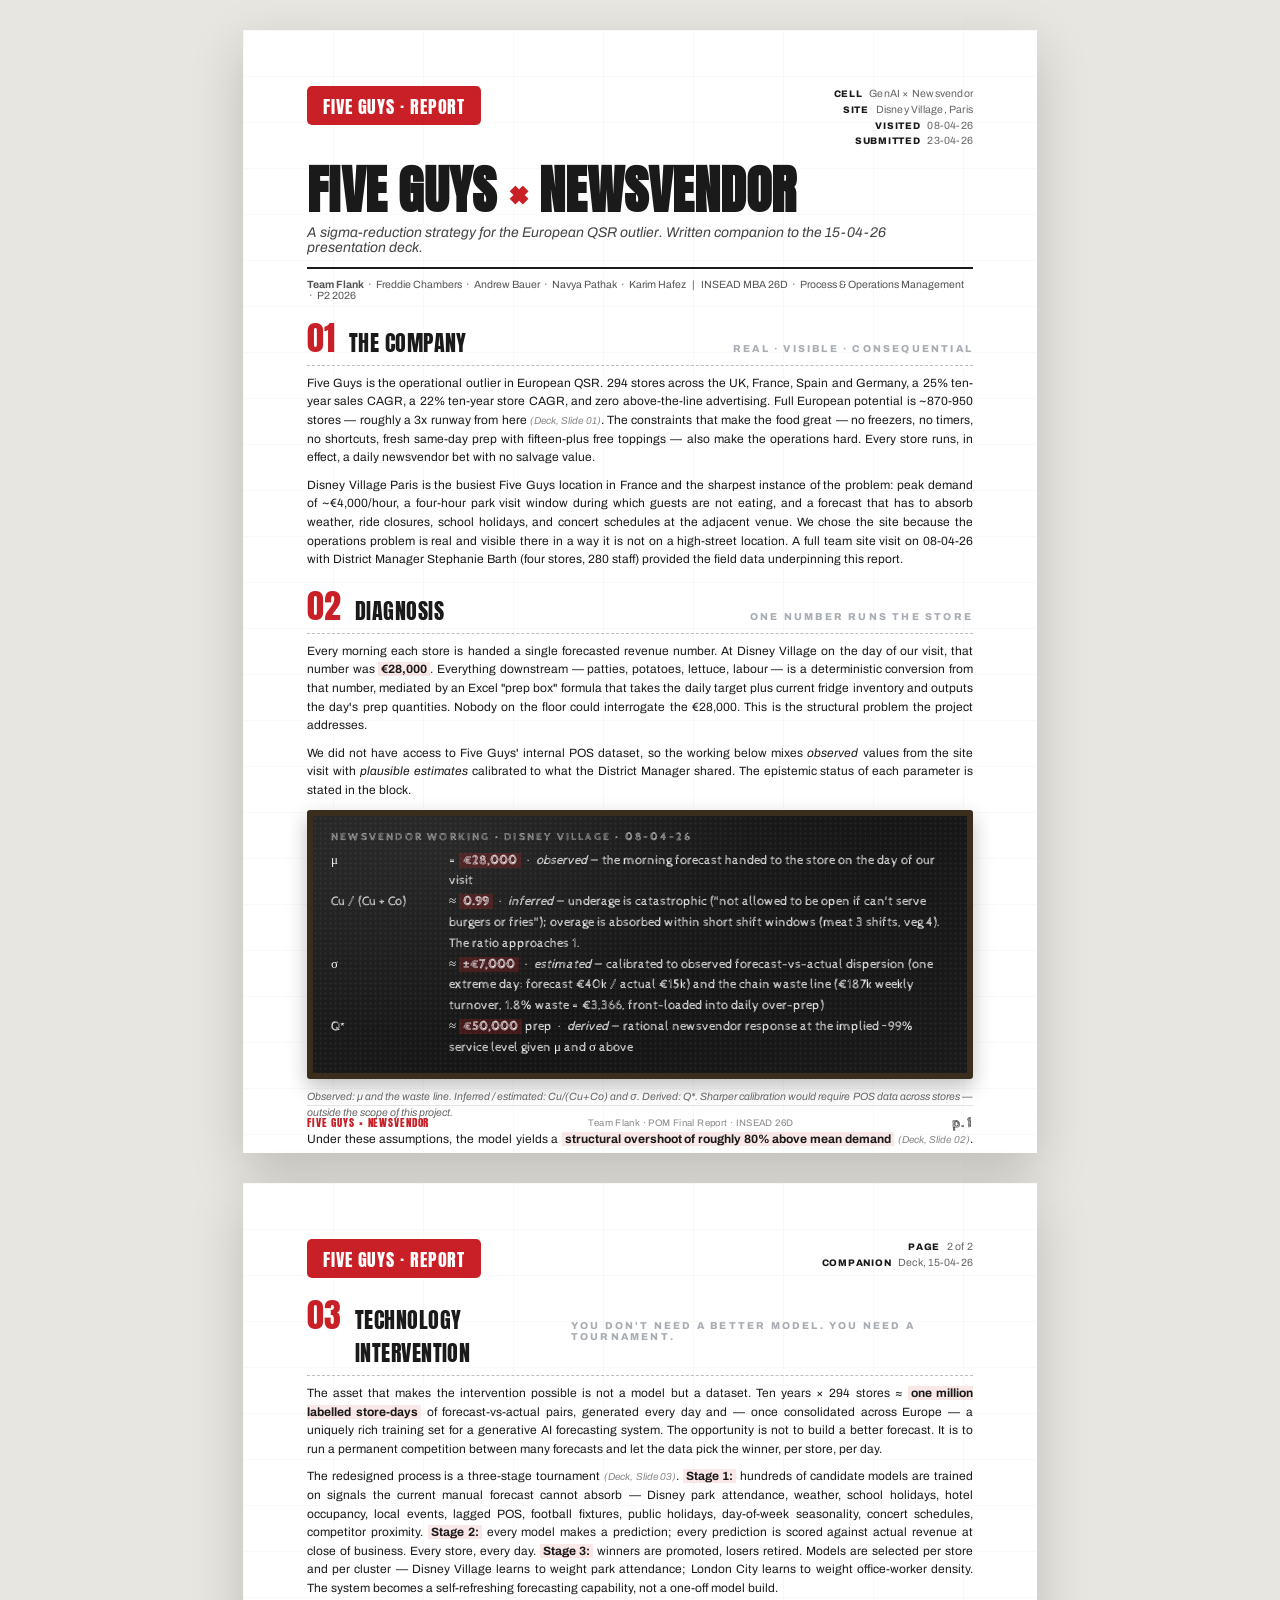
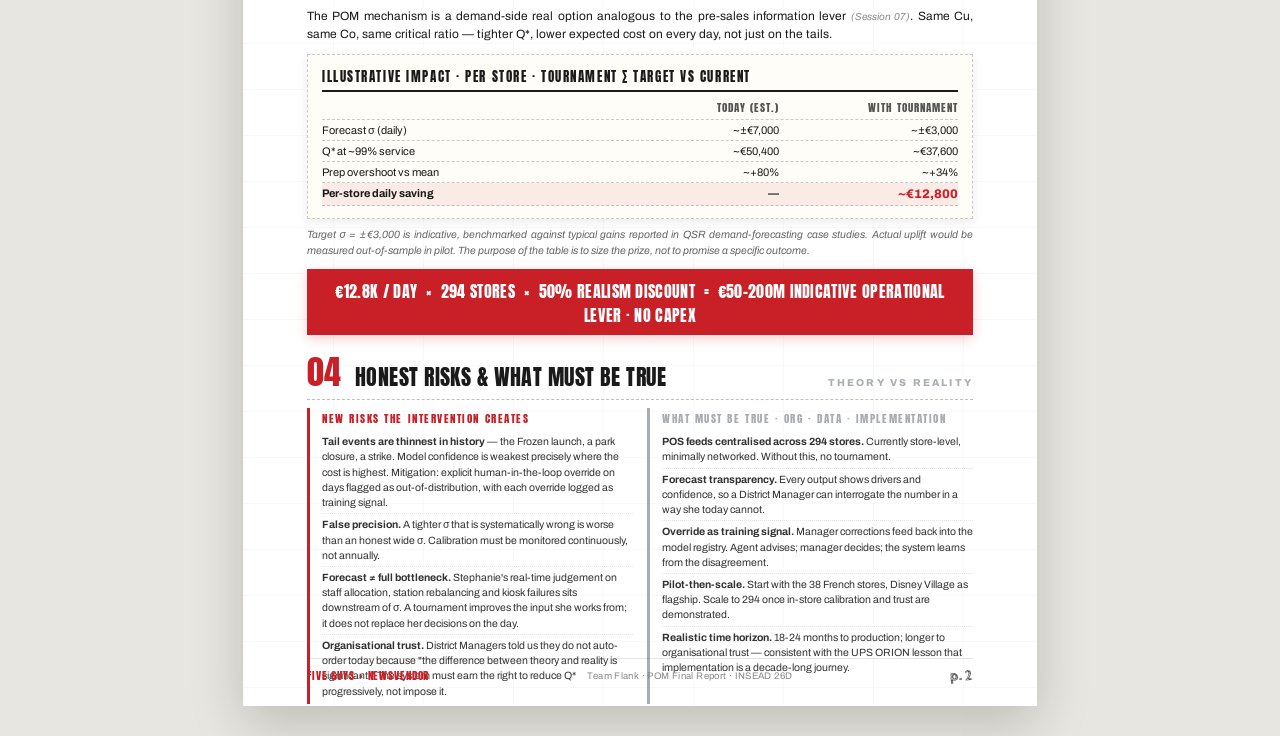
==== report.html @ fee36eea "add written report companion to the POM deck Two-page portrait A4 report reusing the deck's brand sy" ====
<!DOCTYPE html>
<html lang="en">
<head>
<meta charset="UTF-8">
<title>Five Guys × Newsvendor — Written Report — INSEAD POM</title>
<link rel="preconnect" href="https://fonts.googleapis.com">
<link rel="preconnect" href="https://fonts.gstatic.com" crossorigin>
<link href="https://fonts.googleapis.com/css2?family=Anton&family=Archivo:ital,wght@0,400;0,600;0,800;1,400&family=Cabin+Sketch:wght@400;700&family=Permanent+Marker&display=swap" rel="stylesheet">
<link rel="stylesheet" href="style.css">
<style>
/* ============================================================
   REPORT-SPECIFIC STYLES
   Portrait A4 pages, same brand tokens as the deck.
============================================================ */
html, body {
  background: #e8e6e0;
  scroll-snap-type: none;
}

.page {
  position: relative;
  width: 794px;          /* A4 at 96dpi */
  height: 1123px;
  margin: 30px auto;
  background: var(--white);
  padding: 56px 64px 70px;
  box-shadow: 0 18px 50px rgba(0,0,0,0.18);
  overflow: hidden;
  font-family: 'Archivo', sans-serif;
  color: var(--ink);
}

/* subway-tile grout texture reused from slides */
.page::before {
  content: "";
  position: absolute;
  inset: 0;
  background-image:
    linear-gradient(to right, rgba(0,0,0,0.022) 1px, transparent 1px),
    linear-gradient(to bottom, rgba(0,0,0,0.022) 1px, transparent 1px);
  background-size: 90px 46px;
  pointer-events: none;
  z-index: 0;
}
.page > * { position: relative; z-index: 1; }

/* Report header block */
.report-head {
  display: flex;
  justify-content: space-between;
  align-items: flex-start;
  margin-bottom: 18px;
}
.report-brand-pill {
  background: var(--red);
  color: var(--white);
  font-family: 'Anton', sans-serif;
  font-size: 18px;
  padding: 7px 16px 5px;
  letter-spacing: 0.05em;
  border-radius: 5px;
  display: inline-block;
}
.report-meta {
  font-family: 'Archivo', sans-serif;
  font-size: 10.5px;
  color: #666;
  text-align: right;
  line-height: 1.45;
  letter-spacing: 0.02em;
}
.report-meta .meta-label {
  font-weight: 800;
  color: var(--chalk);
  letter-spacing: 0.08em;
  text-transform: uppercase;
  font-size: 9.5px;
}

.report-title {
  font-family: 'Anton', sans-serif;
  font-size: 52px;
  line-height: 0.92;
  color: var(--chalk);
  margin-top: 4px;
  letter-spacing: 0.005em;
}
.report-title .red { color: var(--red); }

.report-sub {
  font-family: 'Archivo', sans-serif;
  font-size: 14px;
  font-style: italic;
  color: #444;
  margin-top: 10px;
  max-width: 620px;
}

.report-byline {
  font-family: 'Archivo', sans-serif;
  font-size: 10.5px;
  color: #555;
  margin-top: 12px;
  padding-top: 10px;
  border-top: 2px solid var(--chalk);
}

/* Section eyebrow / numbered step */
.step-header {
  display: flex;
  align-items: baseline;
  gap: 14px;
  margin-top: 22px;
  margin-bottom: 8px;
  padding-bottom: 6px;
  border-bottom: 1px dashed rgba(0,0,0,0.25);
}
.step-number {
  font-family: 'Anton', sans-serif;
  font-size: 34px;
  color: var(--red);
  line-height: 0.9;
}
.step-title {
  font-family: 'Anton', sans-serif;
  font-size: 22px;
  color: var(--chalk);
  letter-spacing: 0.02em;
  text-transform: uppercase;
}
.step-kicker {
  font-family: 'Archivo', sans-serif;
  font-size: 10px;
  font-weight: 800;
  letter-spacing: 0.22em;
  color: var(--steel);
  text-transform: uppercase;
  margin-left: auto;
}

.report-body p {
  font-family: 'Archivo', sans-serif;
  font-size: 12px;
  line-height: 1.55;
  color: var(--ink);
  margin-bottom: 9px;
  text-align: justify;
}
.report-body p strong {
  background: rgba(201,32,39,0.1);
  padding: 0 3px;
  font-weight: 700;
}
.report-body .deck-ref {
  font-family: 'Archivo', sans-serif;
  font-size: 10px;
  font-style: italic;
  color: #888;
}

/* Chalkboard working — inline version */
.chalk-inline {
  background:
    radial-gradient(ellipse at 20% 10%, rgba(255,255,255,0.06), transparent 60%),
    linear-gradient(135deg, #1f1f1f 0%, #151515 50%, #1a1a1a 100%);
  color: var(--white);
  padding: 14px 18px;
  margin: 10px 0 12px;
  border: 6px solid #3a2d1c;
  border-radius: 3px;
  box-shadow: 0 8px 20px rgba(0,0,0,0.25);
  position: relative;
}
.chalk-inline::before {
  content: "";
  position: absolute;
  inset: 0;
  background-image:
    radial-gradient(rgba(255,255,255,0.08) 1px, transparent 1.2px);
  background-size: 5px 5px;
  pointer-events: none;
  opacity: 0.6;
  mix-blend-mode: screen;
}
.chalk-inline > * { position: relative; z-index: 1; }
.chalk-label-inline {
  font-family: 'Cabin Sketch', cursive;
  font-weight: 700;
  font-size: 11px;
  color: #cfcfcf;
  letter-spacing: 0.2em;
  text-transform: uppercase;
  margin-bottom: 8px;
}
.chalk-row {
  font-family: 'Cabin Sketch', cursive;
  font-size: 13px;
  color: #f4f4f4;
  line-height: 1.6;
  display: grid;
  grid-template-columns: 110px 1fr;
  gap: 8px;
}
.chalk-row strong {
  color: #fff;
  background: rgba(201,32,39,0.25);
  padding: 0 4px;
}

/* Kraft pull-quote (Stephanie's voice) */
.kraft-quote {
  background:
    radial-gradient(circle at 20% 30%, rgba(80,50,20,0.18) 0%, transparent 40%),
    radial-gradient(circle at 80% 70%, rgba(255,230,180,0.15) 0%, transparent 45%),
    repeating-linear-gradient(97deg, rgba(255,255,255,0.04) 0px, rgba(255,255,255,0.04) 1px, transparent 1px, transparent 3px),
    var(--kraft);
  color: var(--chalk);
  padding: 14px 18px 16px;
  margin: 10px 0 12px;
  font-family: 'Archivo', sans-serif;
  font-size: 11.5px;
  line-height: 1.45;
  box-shadow: 0 6px 14px rgba(0,0,0,0.18);
  transform: rotate(-0.3deg);
  position: relative;
}
.kraft-quote::after {
  content: "";
  position: absolute;
  left: 0; right: 0; bottom: -8px;
  height: 10px;
  background:
    linear-gradient(135deg, var(--kraft) 5px, transparent 5px) 0 0 / 10px 10px,
    linear-gradient(225deg, var(--kraft) 5px, transparent 5px) 0 0 / 10px 10px;
}
.kraft-quote-label {
  font-family: 'Anton', sans-serif;
  font-size: 13px;
  letter-spacing: 0.08em;
  border-bottom: 1px dashed rgba(0,0,0,0.4);
  padding-bottom: 4px;
  margin-bottom: 6px;
  text-transform: uppercase;
}

/* Impact table reused from deck, scaled */
.report-impact {
  background: #fefdf7;
  padding: 12px 14px;
  margin: 10px 0 12px;
  border: 1px dashed rgba(0,0,0,0.2);
  box-shadow: 0 3px 10px rgba(0,0,0,0.08);
}
.report-impact-head {
  font-family: 'Anton', sans-serif;
  font-size: 13px;
  letter-spacing: 0.12em;
  color: var(--chalk);
  padding-bottom: 4px;
  border-bottom: 2px solid var(--chalk);
  margin-bottom: 4px;
  text-transform: uppercase;
}
.ri-row {
  display: grid;
  grid-template-columns: 1.5fr 0.8fr 0.9fr;
  font-family: 'Archivo', sans-serif;
  font-size: 11px;
  padding: 4px 0;
  border-bottom: 1px dashed rgba(0,0,0,0.2);
  color: var(--chalk);
}
.ri-row.ri-header span {
  font-family: 'Anton', sans-serif;
  font-size: 10.5px;
  letter-spacing: 0.1em;
  color: #555;
  text-transform: uppercase;
}
.ri-row span:nth-child(2),
.ri-row span:nth-child(3) { text-align: right; }
.ri-row.ri-emph {
  background: rgba(201,32,39,0.08);
  font-weight: 700;
}
.ri-row.ri-emph span:nth-child(3) {
  color: var(--red);
  font-size: 12.5px;
  font-weight: 800;
}

/* Red-pill mini-headline for the punchline */
.report-punchline {
  background: var(--red);
  color: var(--white);
  font-family: 'Anton', sans-serif;
  font-size: 16px;
  letter-spacing: 0.02em;
  padding: 10px 18px 8px;
  margin: 10px 0 14px;
  text-align: center;
  box-shadow: 0 4px 12px rgba(201,32,39,0.2);
}

/* Risk / requirements two-up */
.twoup {
  display: grid;
  grid-template-columns: 1fr 1fr;
  gap: 14px;
  margin-top: 8px;
}
.twoup-block {
  border-left: 3px solid var(--steel);
  padding: 2px 0 2px 12px;
}
.twoup-block.emph {
  border-left-color: var(--red);
}
.twoup-label {
  font-family: 'Anton', sans-serif;
  font-size: 11px;
  letter-spacing: 0.14em;
  color: var(--steel);
  text-transform: uppercase;
  margin-bottom: 4px;
}
.twoup-block.emph .twoup-label { color: var(--red); }
.twoup-block p, .twoup-block li {
  font-family: 'Archivo', sans-serif;
  font-size: 10.5px;
  line-height: 1.45;
  color: #333;
}
.twoup-block ul {
  list-style: none;
  padding: 0;
  margin: 0;
}
.twoup-block li {
  padding: 3px 0;
  border-bottom: 1px dotted rgba(0,0,0,0.1);
}
.twoup-block li:last-child { border-bottom: none; }

/* Page footer */
.page-foot {
  position: absolute;
  left: 64px;
  right: 64px;
  bottom: 22px;
  display: flex;
  justify-content: space-between;
  align-items: center;
  font-family: 'Archivo', sans-serif;
  font-size: 9.5px;
  color: #888;
  letter-spacing: 0.04em;
  border-top: 1px solid rgba(0,0,0,0.1);
  padding-top: 8px;
}
.page-foot .foot-mark {
  font-family: 'Anton', sans-serif;
  font-size: 11px;
  color: var(--red);
  letter-spacing: 0.08em;
}
.page-num {
  font-family: 'Cabin Sketch', cursive;
  font-weight: 700;
  font-size: 14px;
  color: var(--chalk);
  transform: rotate(-2deg);
  display: inline-block;
}

/* Sharpie callout reused */
.sharpie-mini {
  display: inline-block;
  background:
    linear-gradient(180deg, rgba(255,255,255,0.4), transparent 30%),
    #fdf9e8;
  font-family: 'Permanent Marker', cursive;
  color: #1a1a1a;
  padding: 6px 12px 7px;
  transform: rotate(-1deg);
  box-shadow: 0 4px 10px rgba(0,0,0,0.15);
  font-size: 12px;
  margin: 6px 0 8px;
}

/* Print — A4 portrait, exact colours */
@media print {
  html, body { background: #fff; }
  .page {
    margin: 0 auto;
    box-shadow: none;
    page-break-after: always;
    width: 210mm;
    height: 297mm;
    padding: 14mm 16mm 18mm;
  }
  .page:last-child { page-break-after: auto; }
  * { -webkit-print-color-adjust: exact; print-color-adjust: exact; }
}

@page {
  size: A4 portrait;
  margin: 0;
}
</style>
</head>
<body>

<!-- ============================================================
     PAGE 1 — STEP 1 + STEP 2
     ============================================================ -->
<section class="page">
  <header class="report-head">
    <div>
      <div class="report-brand-pill">FIVE GUYS · REPORT</div>
    </div>
    <div class="report-meta">
      <div><span class="meta-label">Cell</span> &nbsp; GenAI × Newsvendor</div>
      <div><span class="meta-label">Site</span> &nbsp; Disney Village, Paris</div>
      <div><span class="meta-label">Visited</span> &nbsp; 08-04-26</div>
      <div><span class="meta-label">Submitted</span> &nbsp; 23-04-26</div>
    </div>
  </header>

  <h1 class="report-title">FIVE GUYS <span class="red">×</span> NEWSVENDOR</h1>
  <p class="report-sub">A sigma-reduction strategy for the European QSR outlier. Written companion to the 15-04-26 presentation deck.</p>

  <div class="report-byline">
    <strong>Team Flank</strong> &nbsp;·&nbsp; Freddie Chambers &nbsp;·&nbsp; Andrew Bauer &nbsp;·&nbsp; Navya Pathak &nbsp;·&nbsp; Karim Hafez &nbsp;&nbsp;|&nbsp;&nbsp; INSEAD MBA 26D &nbsp;·&nbsp; Process &amp; Operations Management &nbsp;·&nbsp; P2 2026
  </div>

  <!-- STEP 1 -->
  <div class="step-header">
    <div class="step-number">01</div>
    <div class="step-title">The Company</div>
    <div class="step-kicker">Real · Visible · Consequential</div>
  </div>

  <div class="report-body">
    <p>Five Guys is the operational outlier in European QSR. 294 stores across the UK, France, Spain and Germany, a 25% ten-year sales CAGR, a 22% ten-year store CAGR, and zero above-the-line advertising. Full European potential is ~870-950 stores — roughly a 3x runway from here <span class="deck-ref">(Deck, Slide 01)</span>. The constraints that make the food great — no freezers, no timers, no shortcuts, fresh same-day prep with fifteen-plus free toppings — also make the operations hard. Every store runs, in effect, a daily newsvendor bet with no salvage value.</p>

    <p>Disney Village Paris is the busiest Five Guys location in France and the sharpest instance of the problem: peak demand of ~€4,000/hour, a four-hour park visit window during which guests are not eating, and a forecast that has to absorb weather, ride closures, school holidays, and concert schedules at the adjacent venue. We chose the site because the operations problem is real and visible there in a way it is not on a high-street location. A full team site visit on 08-04-26 with District Manager Stephanie Barth (four stores, 280 staff) provided the field data underpinning this report.</p>
  </div>

  <!-- STEP 2 -->
  <div class="step-header">
    <div class="step-number">02</div>
    <div class="step-title">Diagnosis</div>
    <div class="step-kicker">One number runs the store</div>
  </div>

  <div class="report-body">
    <p>Every morning each store is handed a single forecasted revenue number. At Disney Village on the day of our visit, that number was <strong>€28,000</strong>. Everything downstream — patties, potatoes, lettuce, labour — is a deterministic conversion from that number, mediated by an Excel "prep box" formula that takes the daily target plus current fridge inventory and outputs the day's prep quantities. Nobody on the floor could interrogate the €28,000. This is the structural problem the project addresses.</p>

    <p>We did not have access to Five Guys' internal POS dataset, so the working below mixes <em>observed</em> values from the site visit with <em>plausible estimates</em> calibrated to what the District Manager shared. The epistemic status of each parameter is stated in the block.</p>
  </div>

  <div class="chalk-inline">
    <div class="chalk-label-inline">Newsvendor working · Disney Village · 08-04-26</div>
    <div class="chalk-row"><span>μ</span><span>= <strong>€28,000</strong> &nbsp;·&nbsp; <em>observed</em> — the morning forecast handed to the store on the day of our visit</span></div>
    <div class="chalk-row"><span>Cu / (Cu + Co)</span><span>≈ <strong>0.99</strong> &nbsp;·&nbsp; <em>inferred</em> — underage is catastrophic ("not allowed to be open if can't serve burgers or fries"); overage is absorbed within short shift windows (meat 3 shifts, veg 4). The ratio approaches 1.</span></div>
    <div class="chalk-row"><span>σ</span><span>≈ <strong>±€7,000</strong> &nbsp;·&nbsp; <em>estimated</em> — calibrated to observed forecast-vs-actual dispersion (one extreme day: forecast €40k / actual €15k) and the chain waste line (€187k weekly turnover, 1.8% waste = €3,366, front-loaded into daily over-prep)</span></div>
    <div class="chalk-row"><span>Q*</span><span>≈ <strong>€50,000</strong> prep &nbsp;·&nbsp; <em>derived</em> — rational newsvendor response at the implied ~99% service level given μ and σ above</span></div>
  </div>

  <div class="report-body">
    <p style="font-size: 10.5px; color: #666; font-style: italic; margin-top: -2px;">Observed: μ and the waste line. Inferred / estimated: Cu/(Cu+Co) and σ. Derived: Q*. Sharper calibration would require POS data across stores — outside the scope of this project.</p>
  </div>

  <div class="report-body">
    <p>Under these assumptions, the model yields a <strong>structural overshoot of roughly 80% above mean demand</strong> <span class="deck-ref">(Deck, Slide 02)</span>. The chronic story is the quiet one: small daily losses compounding across 294 stores. The tail story is louder but less frequent — on the day Disney launched its Frozen exhibit, a €40,000 forecast met €15,000 of actual sales because nobody modelled that visitors queue three hours in the exhibit and four hours elsewhere in the park, so they do not eat at Five Guys during that window. That is an illustrative extreme, not the daily pattern; the structural cost is the daily one.</p>
  </div>

  <div class="kraft-quote">
    <div class="kraft-quote-label">Field note · 08-04-26</div>
    <div>"We are the bottleneck. The difference between a good day and a bad day is the manager." &nbsp;·&nbsp; Stephanie, who manages four stores and 280 staff, said this before we found the kitchen. The forecast sits upstream of her. A tighter σ is the single upstream lever that gives her a better day to start from.</div>
  </div>

  <div class="report-body">
    <p>Five Guys cannot move Cu. It cannot move Co without abandoning the hand-made, no-freezer model that is its brand. <strong>The only lever is σ.</strong> Reducing σ pulls Q* closer to μ regardless of critical ratio, and expected newsvendor cost strictly decreases as σ decreases. This is the course-level argument for the intervention that follows.</p>
  </div>

  <div class="page-foot">
    <div class="foot-mark">FIVE GUYS × NEWSVENDOR</div>
    <div>Team Flank · POM Final Report · INSEAD 26D</div>
    <div class="page-num">p. 1</div>
  </div>
</section>


<!-- ============================================================
     PAGE 2 — STEP 3 + RISKS
     ============================================================ -->
<section class="page">
  <header class="report-head">
    <div>
      <div class="report-brand-pill">FIVE GUYS · REPORT</div>
    </div>
    <div class="report-meta">
      <div><span class="meta-label">Page</span> &nbsp; 2 of 2</div>
      <div><span class="meta-label">Companion</span> &nbsp; Deck, 15-04-26</div>
    </div>
  </header>

  <!-- STEP 3 -->
  <div class="step-header">
    <div class="step-number">03</div>
    <div class="step-title">Technology Intervention</div>
    <div class="step-kicker">You don't need a better model. You need a tournament.</div>
  </div>

  <div class="report-body">
    <p>The asset that makes the intervention possible is not a model but a dataset. Ten years × 294 stores ≈ <strong>one million labelled store-days</strong> of forecast-vs-actual pairs, generated every day and — once consolidated across Europe — a uniquely rich training set for a generative AI forecasting system. The opportunity is not to build a better forecast. It is to run a permanent competition between many forecasts and let the data pick the winner, per store, per day.</p>

    <p>The redesigned process is a three-stage tournament <span class="deck-ref">(Deck, Slide 03)</span>. <strong>Stage 1:</strong> hundreds of candidate models are trained on signals the current manual forecast cannot absorb — Disney park attendance, weather, school holidays, hotel occupancy, local events, lagged POS, football fixtures, public holidays, day-of-week seasonality, concert schedules, competitor proximity. <strong>Stage 2:</strong> every model makes a prediction; every prediction is scored against actual revenue at close of business. Every store, every day. <strong>Stage 3:</strong> winners are promoted, losers retired. Models are selected per store and per cluster — Disney Village learns to weight park attendance; London City learns to weight office-worker density. The system becomes a self-refreshing forecasting capability, not a one-off model build.</p>

    <p>The POM mechanism is a demand-side real option analogous to the pre-sales information lever <span class="deck-ref">(Session 07)</span>. Same Cu, same Co, same critical ratio — tighter Q*, lower expected cost on every day, not just on the tails.</p>
  </div>

  <div class="report-impact">
    <div class="report-impact-head">Illustrative impact · per store · tournament σ target vs current</div>
    <div class="ri-row ri-header"><span></span><span>Today (est.)</span><span>With tournament</span></div>
    <div class="ri-row"><span>Forecast σ (daily)</span><span>~±€7,000</span><span>~±€3,000</span></div>
    <div class="ri-row"><span>Q* at ~99% service</span><span>~€50,400</span><span>~€37,600</span></div>
    <div class="ri-row"><span>Prep overshoot vs mean</span><span>~+80%</span><span>~+34%</span></div>
    <div class="ri-row ri-emph"><span>Per-store daily saving</span><span>—</span><span>~€12,800</span></div>
  </div>

  <div class="report-body">
    <p style="font-size: 10.5px; color: #666; font-style: italic; margin-top: -4px;">Target σ = ±€3,000 is indicative, benchmarked against typical gains reported in QSR demand-forecasting case studies. Actual uplift would be measured out-of-sample in pilot. The purpose of the table is to size the prize, not to promise a specific outcome.</p>
  </div>

  <div class="report-punchline">
    €12.8K / DAY &nbsp;×&nbsp; 294 STORES &nbsp;×&nbsp; 50% REALISM DISCOUNT &nbsp;=&nbsp; €50-200M INDICATIVE OPERATIONAL LEVER · NO CAPEX
  </div>

  <!-- STEP 3B — RISKS -->
  <div class="step-header">
    <div class="step-number">04</div>
    <div class="step-title">Honest Risks &amp; What Must Be True</div>
    <div class="step-kicker">Theory vs reality</div>
  </div>

  <div class="twoup">
    <div class="twoup-block emph">
      <div class="twoup-label">New risks the intervention creates</div>
      <ul>
        <li><strong>Tail events are thinnest in history</strong> — the Frozen launch, a park closure, a strike. Model confidence is weakest precisely where the cost is highest. Mitigation: explicit human-in-the-loop override on days flagged as out-of-distribution, with each override logged as training signal.</li>
        <li><strong>False precision.</strong> A tighter σ that is systematically wrong is worse than an honest wide σ. Calibration must be monitored continuously, not annually.</li>
        <li><strong>Forecast ≠ full bottleneck.</strong> Stephanie's real-time judgement on staff allocation, station rebalancing and kiosk failures sits downstream of σ. A tournament improves the input she works from; it does not replace her decisions on the day.</li>
        <li><strong>Organisational trust.</strong> District Managers told us they do not auto-order today because "the difference between theory and reality is significant." The system must earn the right to reduce Q* progressively, not impose it.</li>
      </ul>
    </div>

    <div class="twoup-block">
      <div class="twoup-label">What must be true · org · data · implementation</div>
      <ul>
        <li><strong>POS feeds centralised across 294 stores.</strong> Currently store-level, minimally networked. Without this, no tournament.</li>
        <li><strong>Forecast transparency.</strong> Every output shows drivers and confidence, so a District Manager can interrogate the number in a way she today cannot.</li>
        <li><strong>Override as training signal.</strong> Manager corrections feed back into the model registry. Agent advises; manager decides; the system learns from the disagreement.</li>
        <li><strong>Pilot-then-scale.</strong> Start with the 38 French stores, Disney Village as flagship. Scale to 294 once in-store calibration and trust are demonstrated.</li>
        <li><strong>Realistic time horizon.</strong> 18-24 months to production; longer to organisational trust — consistent with the UPS ORION lesson that implementation is a decade-long journey.</li>
      </ul>
    </div>
  </div>

  <div class="report-body" style="margin-top: 12px;">
    <p>Five Guys' waste is mathematically optimal given its current forecast accuracy. That is the opportunity. A tournament of models, powered by a million-store-day training set the company already generates but does not currently use, reduces structural daily overshoot from +80% to +34% without touching Cu, Co, or the hand-made model the brand is built on. The technology is not the forecast. The technology is the tournament.</p>
  </div>

  <div class="sharpie-mini">See accompanying deck (15-04-26) for the full visual argument &amp; field evidence.</div>

  <div class="page-foot">
    <div class="foot-mark">FIVE GUYS × NEWSVENDOR</div>
    <div>Team Flank · POM Final Report · INSEAD 26D</div>
    <div class="page-num">p. 2</div>
  </div>
</section>

</body>
</html>
---- style.css ----
/* ============================================================
   FIVE GUYS × THE TOURNAMENT — INSEAD POM Deck
   Brand system:
     #C92027 red · #FFFFFF white · #1A1A1A chalkboard
     #B8855B kraft · #D9B382 peanut tan · #A8ADB3 steel
   Type: Anton · Permanent Marker · Cabin Sketch · Archivo
============================================================ */

:root {
  --red: #C92027;
  --red-deep: #A81821;
  --white: #FFFFFF;
  --chalk: #1A1A1A;
  --kraft: #B8855B;
  --kraft-dark: #8C5F3B;
  --peanut: #D9B382;
  --steel: #A8ADB3;
  --ink: #1A1A1A;
}

* { box-sizing: border-box; margin: 0; padding: 0; }

html, body {
  background: #e8e6e0;
  font-family: 'Archivo', system-ui, sans-serif;
  color: var(--ink);
  scroll-snap-type: y mandatory;
  overflow-x: hidden;
}

/* ============ SLIDE FRAME ============ */
.slide {
  position: relative;
  width: 1600px;
  height: 900px;
  margin: 40px auto;
  background: var(--white);
  scroll-snap-align: start;
  padding: 64px 80px;
  box-shadow: 0 20px 60px rgba(0,0,0,0.18);
  overflow: hidden;
}

/* subtle subway-tile grout texture on white slides */
.slide::before {
  content: "";
  position: absolute;
  inset: 0;
  background-image:
    linear-gradient(to right, rgba(0,0,0,0.025) 1px, transparent 1px),
    linear-gradient(to bottom, rgba(0,0,0,0.025) 1px, transparent 1px);
  background-size: 120px 60px;
  pointer-events: none;
  z-index: 0;
}

.slide > * { position: relative; z-index: 1; }

/* ============ BRAND PILL + SLIDE NUMBER ============ */
.brand-pill {
  position: absolute;
  top: 40px; left: 80px;
  background: var(--red);
  color: var(--white);
  font-family: 'Anton', sans-serif;
  font-size: 26px;
  padding: 10px 22px 8px;
  letter-spacing: 0.04em;
  border-radius: 6px;
  z-index: 10;
}

.slide-num {
  position: absolute;
  bottom: 32px; right: 40px;
  width: 56px; height: 56px;
  background: var(--chalk);
  color: var(--white);
  font-family: 'Cabin Sketch', cursive;
  font-weight: 700;
  font-size: 30px;
  display: flex; align-items: center; justify-content: center;
  transform: rotate(-2deg);
  z-index: 10;
}

/* ============ SHARED TYPE ============ */
.eyebrow {
  font-family: 'Archivo', sans-serif;
  font-weight: 800;
  font-size: 14px;
  letter-spacing: 0.28em;
  color: var(--steel);
  text-transform: uppercase;
  margin-top: 48px;
}

.slide-headline {
  font-family: 'Anton', sans-serif;
  font-size: 78px;
  line-height: 0.96;
  color: var(--chalk);
  margin-top: 18px;
  letter-spacing: 0.005em;
}

.slide-headline .red { color: var(--red); }

.slide-sub {
  font-family: 'Archivo', sans-serif;
  font-size: 22px;
  line-height: 1.4;
  color: #444;
  margin-top: 18px;
  max-width: 1100px;
  font-style: italic;
}

.red { color: var(--red); }

/* ============ SHARPIE TAPE ============ */
.sharpie-tape {
  display: inline-block;
  background:
    linear-gradient(180deg, rgba(255,255,255,0.4), transparent 30%),
    #fdf9e8;
  font-family: 'Permanent Marker', cursive;
  color: #1a1a1a;
  padding: 12px 22px 14px;
  transform: rotate(-1.5deg);
  box-shadow: 0 6px 16px rgba(0,0,0,0.18), 0 0 0 1px rgba(0,0,0,0.04);
  border-left: 2px dashed rgba(0,0,0,0.08);
  border-right: 2px dashed rgba(0,0,0,0.08);
  line-height: 1.2;
  position: relative;
}
.sharpie-tape::before, .sharpie-tape::after {
  content: "";
  position: absolute;
  width: 32px;
  height: 8px;
  background: rgba(255,250,220,0.85);
  box-shadow: 0 2px 4px rgba(0,0,0,0.12);
}
.sharpie-tape::before { top: -4px; left: 14px; transform: rotate(-3deg); }
.sharpie-tape::after { bottom: -4px; right: 14px; transform: rotate(4deg); }

/* ============================================================
   SLIDE 0 — TITLE
============================================================ */
.slide-title .title-top {
  margin-top: 30px;
  max-width: 1440px;
}
.slide-title .eyebrow { margin-top: 24px; }

.mega-title {
  font-family: 'Anton', sans-serif;
  font-size: 186px;
  line-height: 0.88;
  color: var(--chalk);
  margin-top: 22px;
  letter-spacing: 0.005em;
}
.mega-title .red { color: var(--red); }

.subhead {
  font-family: 'Archivo', sans-serif;
  font-size: 26px;
  color: #333;
  margin-top: 20px;
  font-style: italic;
}

.authors-row {
  display: flex;
  align-items: center;
  justify-content: space-between;
  margin-top: 26px;
  padding-right: 40px;
}
.authors {
  font-family: 'Archivo', sans-serif;
  font-size: 18px;
  color: #444;
  font-weight: 600;
}
.addressee {
  font-size: 22px;
  transform: rotate(-2deg);
}

/* checker divider (Murrell five sons easter egg) */
.checker-divider {
  position: absolute;
  left: 80px;
  top: 540px;
  width: 400px;
  height: 48px;
  display: grid;
  grid-template-columns: repeat(8, 1fr);
  grid-template-rows: repeat(2, 1fr);
  gap: 0;
  border: 2px solid var(--chalk);
}
.checker-divider span {
  background: var(--white);
}
.checker-divider span:nth-child(odd) { background: var(--red); }
.checker-divider span:nth-child(8n+9),
.checker-divider span:nth-child(8n+10) { }
/* second row swap so it reads as a proper checker */
.checker-divider span:nth-child(n+9):nth-child(odd) { background: var(--white); }
.checker-divider span:nth-child(n+9):nth-child(even) { background: var(--red); }

/* photo strip */
.photo-strip {
  position: absolute;
  left: 0;
  right: 0;
  bottom: 0;
  height: 340px;
  display: flex;
  align-items: center;
  justify-content: center;
  gap: 36px;
  padding: 0 80px 40px;
}

.polaroid {
  background: #fefdf7;
  padding: 14px 14px 54px;
  box-shadow: 0 14px 30px rgba(0,0,0,0.25);
  position: relative;
}
.polaroid img {
  display: block;
  width: 340px;
  height: 240px;
  object-fit: cover;
}
.polaroid.rot-a { transform: rotate(-2deg) translateY(-10px); }
.polaroid.rot-b { transform: rotate(1deg); z-index: 2; }
.polaroid.rot-c { transform: rotate(-1deg) translateY(6px); }

.photo-caption {
  position: absolute;
  right: 100px;
  bottom: 14px;
  font-family: 'Permanent Marker', cursive;
  font-size: 18px;
  color: var(--chalk);
  transform: rotate(-1deg);
}

/* ============================================================
   SLIDE 1 — REFLECTION × AMBITION
============================================================ */
.stats-grid {
  display: grid;
  grid-template-columns: 1fr 1fr;
  grid-template-rows: 1fr 1fr;
  gap: 18px 60px;
  margin-top: 22px;
  max-width: 1400px;
}
.stat { padding: 4px 0; }
.stat-num {
  font-family: 'Anton', sans-serif;
  font-size: 134px;
  line-height: 0.82;
  color: var(--chalk);
  letter-spacing: 0.005em;
}
.stat-num.red { color: var(--red); }
.stat-num .pct {
  font-size: 88px;
  margin-left: 4px;
}
.stat-rule {
  height: 3px;
  background: var(--chalk);
  margin: 8px 0 6px;
  width: 80%;
}
.stat-label {
  font-family: 'Archivo', sans-serif;
  font-size: 16px;
  text-transform: uppercase;
  letter-spacing: 0.18em;
  color: #555;
  font-weight: 600;
}

.body-line {
  font-family: 'Archivo', sans-serif;
  font-style: italic;
  font-size: 18px;
  color: #333;
  margin-top: 14px;
  max-width: 1100px;
  line-height: 1.45;
}

.ambition-pill {
  display: inline-block;
  margin-top: 14px;
  background: var(--red);
  color: var(--white);
  font-family: 'Anton', sans-serif;
  font-size: 30px;
  padding: 12px 28px 10px;
  letter-spacing: 0.02em;
  border-radius: 8px;
}

.footer-loop {
  position: absolute;
  right: 90px;
  bottom: 50px;
  max-width: 520px;
  font-size: 17px;
  transform: rotate(-1.8deg);
  line-height: 1.35;
}

/* ============================================================
   SLIDE 2 — THE CHALLENGE
============================================================ */
.slide-challenge .eyebrow { margin-top: 36px; }
.slide-challenge .slide-headline { font-size: 46px; margin-top: 8px; }
.slide-challenge .slide-sub { font-size: 15px; margin-top: 4px; }

.challenge-grid {
  display: flex;
  flex-direction: column;
  gap: 16px;
  margin-top: 12px;
}

.challenge-top {
  display: grid;
  grid-template-columns: 0.9fr 1.1fr;
  gap: 20px;
  align-items: stretch;
}

.challenge-bottom {
  display: grid;
  grid-template-columns: 1fr 1.1fr;
  gap: 18px;
  align-items: stretch;
  margin-top: 14px;
}

.field-note-block {
  display: contents;
}

.kraft-receipt {
  background:
    radial-gradient(circle at 20% 30%, rgba(80,50,20,0.18) 0%, transparent 40%),
    radial-gradient(circle at 80% 70%, rgba(255,230,180,0.15) 0%, transparent 45%),
    repeating-linear-gradient(97deg, rgba(255,255,255,0.04) 0px, rgba(255,255,255,0.04) 1px, transparent 1px, transparent 3px),
    repeating-linear-gradient(3deg, rgba(60,30,0,0.05) 0px, rgba(60,30,0,0.05) 1px, transparent 1px, transparent 4px),
    var(--kraft);
  color: var(--chalk);
  padding: 18px 22px 22px;
  font-family: 'Archivo', sans-serif;
  font-size: 14px;
  line-height: 1.5;
  position: relative;
  box-shadow: 0 10px 24px rgba(0,0,0,0.22), inset 0 0 40px rgba(80,50,20,0.15);
  transform: rotate(-0.5deg);
}
.kraft-receipt::after {
  content: "";
  position: absolute;
  left: 0; right: 0; bottom: -10px;
  height: 12px;
  background:
    linear-gradient(135deg, var(--kraft) 6px, transparent 6px) 0 0 / 12px 12px,
    linear-gradient(225deg, var(--kraft) 6px, transparent 6px) 0 0 / 12px 12px;
}
.receipt-header {
  font-family: 'Anton', sans-serif;
  font-size: 20px;
  letter-spacing: 0.06em;
  border-bottom: 1px dashed rgba(0,0,0,0.4);
  padding-bottom: 8px;
  margin-bottom: 10px;
}
.kraft-receipt strong {
  background: rgba(201,32,39,0.15);
  padding: 0 4px;
  font-weight: 700;
}

.whiteboard-photo {
  position: relative;
  background: #fefdf7;
  padding: 12px 12px 16px;
  box-shadow: 0 18px 40px rgba(0,0,0,0.28);
  align-self: stretch;
  max-width: 100%;
  transform: rotate(-0.6deg);
}
.whiteboard-photo img {
  display: block;
  width: 100%;
  height: 100%;
  max-height: 300px;
  object-fit: cover;
  object-position: center 30%;
}
.whiteboard-photo.rot-a { transform: rotate(1deg); }
.whiteboard-caption {
  position: absolute;
  right: -50px;
  bottom: 14px;
  font-size: 15px;
  max-width: 220px;
  transform: rotate(2deg);
}

/* Chalkboards — real slate treatment */
.chalkboard {
  background:
    radial-gradient(ellipse at 20% 10%, rgba(255,255,255,0.06), transparent 60%),
    radial-gradient(ellipse at 80% 85%, rgba(255,255,255,0.04), transparent 55%),
    linear-gradient(135deg, #1f1f1f 0%, #151515 50%, #1a1a1a 100%);
  color: var(--white);
  padding: 24px 30px 28px;
  position: relative;
  box-shadow:
    inset 0 0 120px rgba(255,255,255,0.06),
    inset 0 0 0 2px rgba(255,255,255,0.04),
    0 14px 30px rgba(0,0,0,0.35);
  border: 10px solid #3a2d1c;
  border-radius: 4px;
  /* wooden frame with subtle grain */
  background-clip: padding-box;
}
.chalkboard::before {
  content: "";
  position: absolute;
  inset: 0;
  background-image:
    radial-gradient(rgba(255,255,255,0.08) 1px, transparent 1.2px),
    radial-gradient(rgba(255,255,255,0.04) 0.6px, transparent 1px);
  background-size: 5px 5px, 3px 3px;
  background-position: 0 0, 2px 2px;
  pointer-events: none;
  opacity: 0.7;
  mix-blend-mode: screen;
}
.chalkboard::after {
  content: "";
  position: absolute;
  inset: 0;
  background: radial-gradient(ellipse 80% 40% at 40% 90%, rgba(255,255,255,0.12), transparent 70%);
  pointer-events: none;
  mix-blend-mode: screen;
  opacity: 0.5;
}
.chalkboard > * { position: relative; z-index: 1; }
.chalk-label {
  font-family: 'Cabin Sketch', cursive;
  font-weight: 700;
  font-size: 16px;
  color: #cfcfcf;
  letter-spacing: 0.18em;
  text-transform: uppercase;
  margin-bottom: 10px;
}

/* Frozen hero — the emotional centre, must dominate */
.frozen-hero {
  width: 100%;
  min-height: 240px;
  padding: 16px 32px 18px;
}
.frozen-numbers {
  display: flex;
  align-items: center;
  justify-content: center;
  margin-top: 6px;
  gap: 40px;
}
.frozen-col { text-align: center; }
.frozen-num {
  font-family: 'Anton', sans-serif;
  font-size: 116px;
  color: var(--white);
  line-height: 1;
}
.frozen-num.struck {
  position: relative;
  color: #e8e8e8;
}
.frozen-num.struck::after {
  content: "";
  position: absolute;
  left: -8%; right: -8%;
  top: 52%;
  height: 12px;
  background: var(--red);
  transform: rotate(-6deg);
  border-radius: 2px;
  box-shadow: 0 0 0 2px rgba(201,32,39,0.4);
}
.frozen-num.chalked {
  text-decoration: underline;
  text-decoration-thickness: 4px;
  text-underline-offset: 10px;
  text-decoration-color: rgba(255,255,255,0.7);
}
.frozen-cap {
  font-family: 'Cabin Sketch', cursive;
  font-size: 15px;
  letter-spacing: 0.2em;
  color: #bbb;
  margin-top: 8px;
  text-transform: uppercase;
}
.frozen-arrow {
  font-family: 'Permanent Marker', cursive;
  color: var(--red);
  font-size: 82px;
  transform: translateY(-10px);
  text-shadow: 0 0 8px rgba(201,32,39,0.4);
}
.frozen-tape {
  display: block;
  width: fit-content;
  margin: 8px auto 0;
  font-size: 18px;
  transform: rotate(-1.3deg);
}
.frozen-num.struck::after {
  height: 14px !important;
  top: 54% !important;
}
.frozen-cap {
  font-size: 17px !important;
  letter-spacing: 0.25em !important;
}

/* Newsvendor */
.newsvendor {
  padding: 14px 20px 16px;
  min-height: auto;
}
.nv-math {
  font-family: 'Cabin Sketch', cursive;
  font-weight: 400;
  font-size: 13px;
  color: #f4f4f4;
  line-height: 1.5;
  white-space: pre;
  margin-top: 2px;
}
.nv-punchline {
  font-family: 'Anton', sans-serif;
  font-size: 20px;
  color: var(--red);
  letter-spacing: 0.04em;
  margin-top: 8px;
  text-align: center;
  text-shadow: 0 0 1px rgba(255,255,255,0.3);
}

.red-pill {
  display: inline-block;
  background: var(--red);
  color: var(--white);
  font-family: 'Anton', sans-serif;
  font-size: 26px;
  padding: 14px 26px 12px;
  letter-spacing: 0.03em;
  border-radius: 6px;
}
.closing-pill {
  position: absolute;
  left: 80px;
  bottom: 28px;
  max-width: 1420px;
  font-size: 22px;
  padding: 12px 22px 10px;
}

/* ============================================================
   SLIDE 3 — HOPE × SOLUTION
============================================================ */
.slide-solution .eyebrow { margin-top: 36px; }
.slide-solution .slide-headline { font-size: 54px; margin-top: 10px; }
.slide-solution .slide-sub { font-size: 16px; margin-top: 6px; }

.asset-strip {
  margin-top: 14px;
  background: var(--red);
  color: var(--white);
  font-family: 'Anton', sans-serif;
  font-size: 38px;
  letter-spacing: 0.02em;
  padding: 14px 28px 12px;
  text-align: center;
  position: relative;
  box-shadow: 0 6px 16px rgba(201,32,39,0.25);
}
.asset-cap {
  font-family: 'Archivo', sans-serif;
  font-size: 13px;
  font-style: italic;
  font-weight: 400;
  color: #ffe9eb;
  letter-spacing: 0.04em;
  margin-top: 3px;
}

/* Tournament — three tickets on a rail */
.tournament {
  position: relative;
  margin-top: 18px;
  display: flex;
  justify-content: space-between;
  gap: 16px;
  padding: 0 10px;
  min-height: 170px;
}
.rail {
  position: absolute;
  left: 0; right: 0;
  top: 18px;
  height: 4px;
  background: var(--red);
  z-index: 0;
}
.ticket {
  position: relative;
  flex: 1;
  background:
    radial-gradient(circle at 20% 30%, rgba(80,50,20,0.2) 0%, transparent 45%),
    radial-gradient(circle at 80% 70%, rgba(255,230,180,0.18) 0%, transparent 45%),
    repeating-linear-gradient(97deg, rgba(255,255,255,0.045) 0px, rgba(255,255,255,0.045) 1px, transparent 1px, transparent 3px),
    repeating-linear-gradient(3deg, rgba(60,30,0,0.06) 0px, rgba(60,30,0,0.06) 1px, transparent 1px, transparent 4px),
    var(--kraft);
  color: var(--chalk);
  padding: 22px 20px 28px;
  box-shadow: 0 14px 28px rgba(0,0,0,0.28), inset 0 0 50px rgba(80,50,20,0.18);
  z-index: 1;
  margin-top: 10px;
  /* zig-zag bottom */
}
.ticket::before {
  /* torn top edge */
  content: "";
  position: absolute;
  left: 0; right: 0; top: -8px;
  height: 10px;
  background:
    linear-gradient(135deg, transparent 5px, var(--kraft) 5px) 0 100% / 10px 10px,
    linear-gradient(225deg, transparent 5px, var(--kraft) 5px) 0 100% / 10px 10px;
  filter: drop-shadow(0 -2px 2px rgba(0,0,0,0.12));
}
.ticket::after {
  content: "";
  position: absolute;
  left: 0; right: 0; bottom: -10px;
  height: 12px;
  background:
    linear-gradient(135deg, var(--kraft) 6px, transparent 6px) 0 0 / 12px 12px,
    linear-gradient(225deg, var(--kraft) 6px, transparent 6px) 0 0 / 12px 12px;
}
.ticket.rot-a { transform: rotate(-2deg); }
.ticket.rot-b { transform: rotate(1.2deg); z-index: 2; }
.ticket.rot-c { transform: rotate(-1.4deg); }
/* tape strip on top-left of each ticket */
.ticket > .stage-tag::before {
  content: "";
  position: absolute;
  top: -14px; left: 18px;
  width: 58px; height: 18px;
  background: rgba(255,250,230,0.75);
  transform: rotate(-4deg);
  box-shadow: 0 2px 4px rgba(0,0,0,0.1);
  pointer-events: none;
}
.ticket > .stage-tag { position: relative; }

.stage-tag {
  display: inline-block;
  background: var(--chalk);
  color: var(--white);
  font-family: 'Cabin Sketch', cursive;
  font-weight: 700;
  font-size: 14px;
  letter-spacing: 0.14em;
  padding: 4px 10px 3px;
  margin-bottom: 8px;
}
.ticket-head {
  font-family: 'Anton', sans-serif;
  font-size: 22px;
  letter-spacing: 0.03em;
  border-bottom: 1px dashed rgba(0,0,0,0.4);
  padding-bottom: 5px;
  margin-bottom: 6px;
}
.ticket-body {
  font-family: 'Archivo', sans-serif;
  font-size: 12px;
  line-height: 1.4;
  color: #2a1a0e;
}

/* Solution row — sidebar · impact table · risks */
.solution-row {
  display: grid;
  grid-template-columns: 1fr 1.1fr 1fr;
  gap: 18px;
  margin-top: 18px;
  align-items: start;
}
.pom-sidebar {
  background: var(--peanut);
  padding: 16px 20px;
  box-shadow: 0 4px 12px rgba(0,0,0,0.12);
  transform: rotate(-0.4deg);
}
.pom-label {
  font-family: 'Anton', sans-serif;
  font-size: 16px;
  color: var(--chalk);
  letter-spacing: 0.14em;
  margin-bottom: 6px;
  border-bottom: 2px solid var(--chalk);
  padding-bottom: 4px;
}
.pom-sidebar p {
  font-family: 'Archivo', sans-serif;
  font-size: 12.5px;
  line-height: 1.45;
  color: var(--chalk);
}

.impact-table {
  background: #fefdf7;
  padding: 14px 18px;
  box-shadow: 0 4px 12px rgba(0,0,0,0.1);
  border: 1px dashed rgba(0,0,0,0.15);
}
.impact-head {
  font-family: 'Anton', sans-serif;
  font-size: 15px;
  letter-spacing: 0.12em;
  color: var(--chalk);
  padding-bottom: 6px;
  border-bottom: 2px solid var(--chalk);
  margin-bottom: 6px;
}
.impact-row {
  display: grid;
  grid-template-columns: 1.3fr 0.8fr 0.9fr;
  font-family: 'Archivo', sans-serif;
  font-size: 13px;
  padding: 6px 0;
  border-bottom: 1px dashed rgba(0,0,0,0.2);
  color: var(--chalk);
}
.impact-row.impact-header span {
  font-family: 'Anton', sans-serif;
  font-size: 13px;
  letter-spacing: 0.1em;
  color: #555;
}
.impact-row span:nth-child(2),
.impact-row span:nth-child(3) { text-align: right; }
.impact-row.impact-emph {
  background: rgba(201,32,39,0.08);
  font-weight: 700;
}
.impact-row.impact-emph span:nth-child(3) {
  color: var(--red);
  font-size: 16px;
  font-weight: 800;
}

.risks {
  background: transparent;
  padding: 8px 4px;
  border-left: 3px solid var(--steel);
  padding-left: 14px;
}
.risks-label {
  font-family: 'Anton', sans-serif;
  font-size: 14px;
  letter-spacing: 0.14em;
  color: var(--steel);
  margin-bottom: 6px;
}
.risks ul {
  list-style: none;
  font-family: 'Archivo', sans-serif;
  font-size: 11.5px;
  line-height: 1.45;
  color: #555;
}
.risks li {
  padding: 4px 0;
  border-bottom: 1px dotted rgba(0,0,0,0.12);
}
.risks li:last-child { border-bottom: none; }

/* Prize strip */
.prize-strip {
  position: absolute;
  left: 80px;
  right: 80px;
  bottom: 90px;
  background: var(--chalk);
  color: var(--white);
  font-family: 'Anton', sans-serif;
  font-size: 26px;
  letter-spacing: 0.025em;
  padding: 14px 28px 12px;
  text-align: center;
  border: 4px solid #2a2218;
}
.red-on-black {
  color: var(--red);
}

/* ============================================================
   SLIDE 4 — APPENDIX · ON THE FLOOR
============================================================ */
.slide-appendix {
  overflow: hidden;
}
.slide-appendix .appendix-top {
  position: absolute;
  top: 40px;
  left: 80px;
  right: 80px;
  z-index: 3;
}
.slide-appendix .eyebrow {
  margin-top: 48px;
}
.slide-appendix .slide-headline {
  font-size: 60px;
  margin-top: 10px;
}

.polaroid-wall {
  position: absolute;
  left: 0; right: 0; top: 0; bottom: 0;
  z-index: 1;
}

.polaroid-card {
  position: absolute;
  background: #fefdf7;
  padding: 14px 14px 52px;
  box-shadow: 0 18px 36px rgba(0,0,0,0.28), 0 2px 6px rgba(0,0,0,0.18);
  border: 1px solid rgba(0,0,0,0.05);
}
.polaroid-card img {
  display: block;
  width: 100%;
  height: 100%;
  object-fit: cover;
}
.polaroid-card figcaption {
  position: absolute;
  left: 0; right: 0; bottom: 10px;
  text-align: center;
  font-family: 'Permanent Marker', cursive;
  color: #1a1a1a;
  font-size: 16px;
  padding: 0 10px;
  line-height: 1.1;
}
/* tiny red tape at the top-centre of each polaroid */
.polaroid-card::before {
  content: "";
  position: absolute;
  top: -10px;
  left: 50%;
  width: 58px;
  height: 18px;
  background: rgba(201,32,39,0.75);
  transform: translateX(-50%) rotate(-3deg);
  box-shadow: 0 2px 4px rgba(0,0,0,0.18);
}

/* Crew (landscape, largest - the hero) — centre */
.polaroid-card.pc-1 {
  top: 280px; left: 560px;
  width: 440px; height: 360px;
  transform: rotate(-1.5deg);
  z-index: 7;
}
.polaroid-card.pc-1 img { height: 294px; }

/* Lettuce (portrait) — top-left under headline */
.polaroid-card.pc-2 {
  top: 220px; left: 80px;
  width: 210px; height: 320px;
  transform: rotate(-3deg);
  z-index: 3;
}
.polaroid-card.pc-2 img { height: 254px; }

/* POS spreadsheet (landscape) — top-right */
.polaroid-card.pc-3 {
  top: 200px; left: 1050px;
  width: 330px; height: 280px;
  transform: rotate(2.5deg);
  z-index: 4;
}
.polaroid-card.pc-3 img { height: 214px; }

/* Store records whiteboard (landscape) — bottom-right */
.polaroid-card.pc-4 {
  top: 500px; left: 1160px;
  width: 340px; height: 290px;
  transform: rotate(-2deg);
  z-index: 5;
}
.polaroid-card.pc-4 img { height: 224px; }

/* Briefing (landscape) — top centre-left, above crew */
.polaroid-card.pc-5 {
  top: 180px; left: 340px;
  width: 310px; height: 260px;
  transform: rotate(1.8deg);
  z-index: 5;
}
.polaroid-card.pc-5 img { height: 194px; }

/* Grill (portrait) — bottom-left */
.polaroid-card.pc-6 {
  top: 560px; left: 220px;
  width: 210px; height: 320px;
  transform: rotate(2.5deg);
  z-index: 4;
}
.polaroid-card.pc-6 img { height: 254px; }

/* Fries tasting (landscape) — bottom centre */
.polaroid-card.pc-7 {
  top: 620px; left: 620px;
  width: 360px; height: 270px;
  transform: rotate(-2.5deg);
  z-index: 6;
}
.polaroid-card.pc-7 img { height: 204px; }

/* CTA row */
.cta-row {
  position: absolute;
  left: 80px;
  right: 80px;
  bottom: 34px;
  display: flex;
  align-items: center;
  justify-content: space-between;
  gap: 20px;
}
.cta-tape {
  font-size: 20px;
  transform: rotate(-1.5deg);
}
.credit {
  font-family: 'Archivo', sans-serif;
  font-size: 11px;
  color: #777;
  text-align: right;
  max-width: 720px;
}
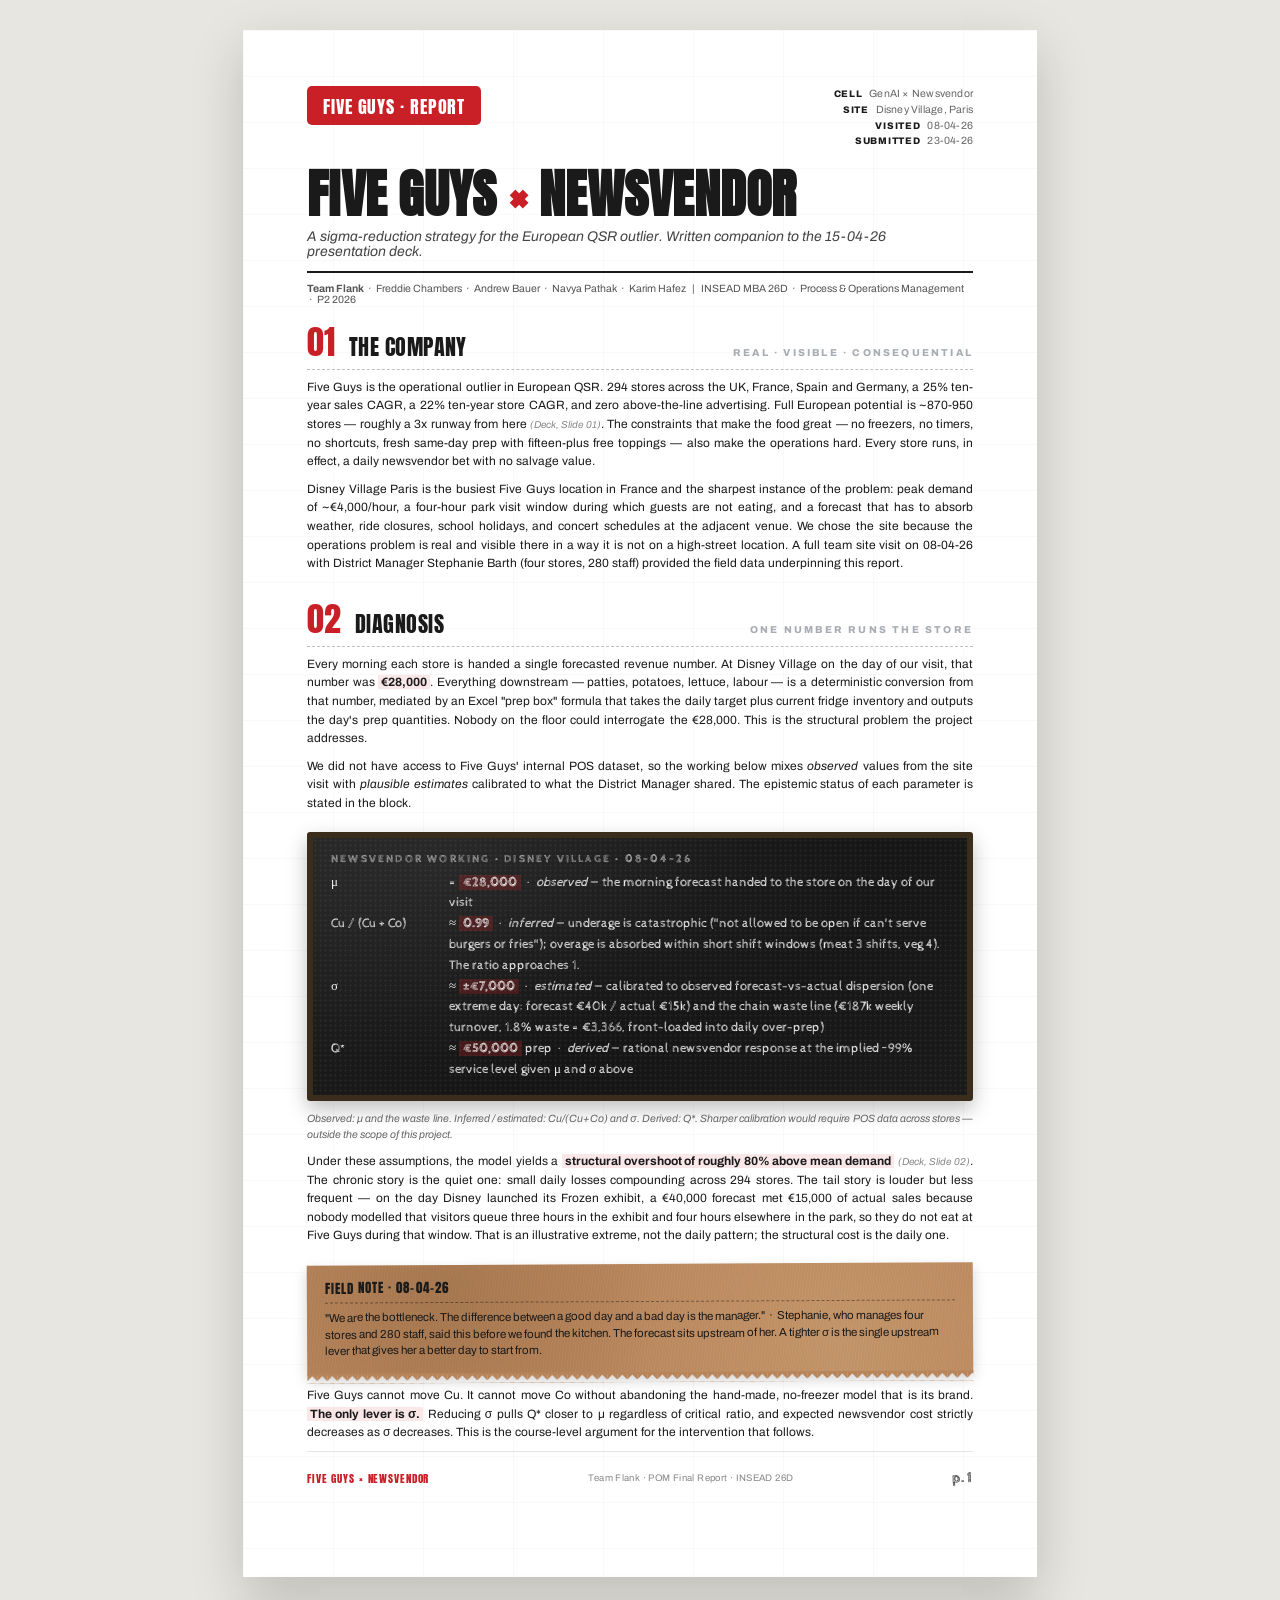
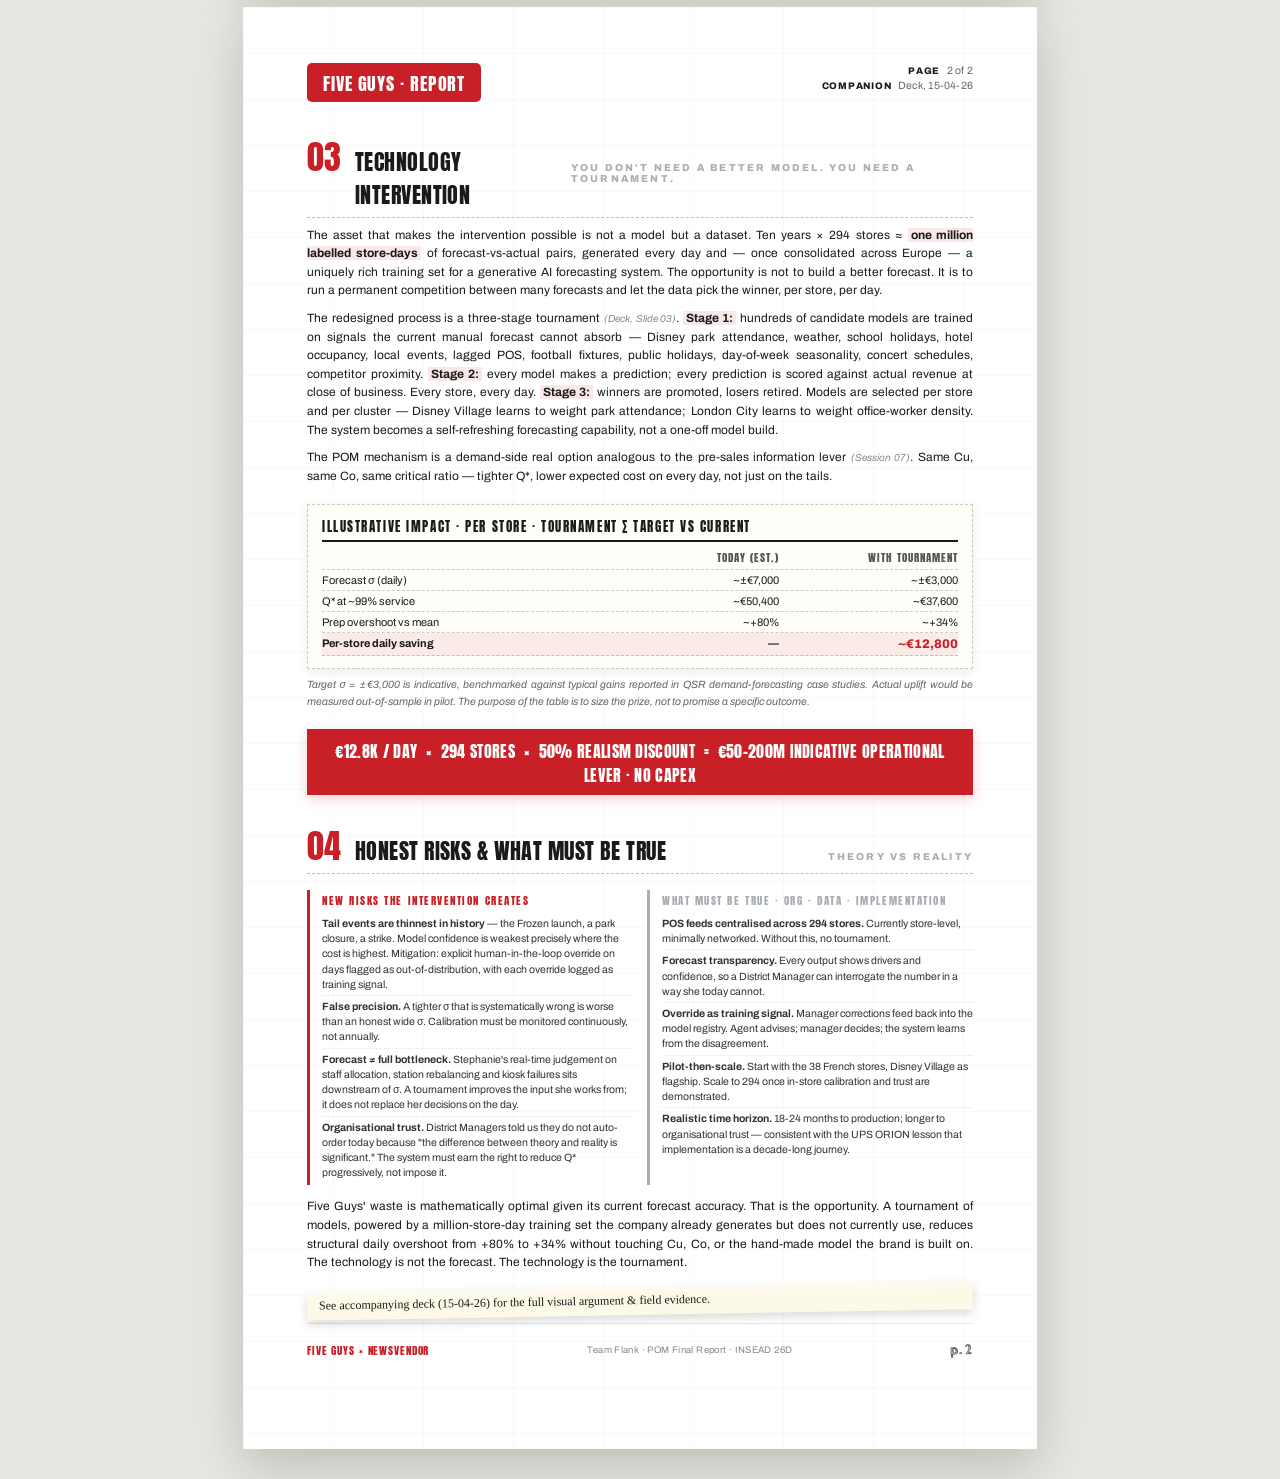
==== commit a6a52988: "evaluate: iteration 1 - refine - fix report.html clipping, flow footer, add mobile responsiveness" ====
--- a/report.html
+++ b/report.html
@@ -20,14 +20,32 @@
 .page {
   position: relative;
   width: 794px;          /* A4 at 96dpi */
-  height: 1123px;
+  min-height: 1123px;
   margin: 30px auto;
   background: var(--white);
-  padding: 56px 64px 70px;
+  padding: 56px 64px 90px;
   box-shadow: 0 18px 50px rgba(0,0,0,0.18);
-  overflow: hidden;
   font-family: 'Archivo', sans-serif;
   color: var(--ink);
+}
+
+@media (max-width: 860px) {
+  html, body { overflow-x: auto; }
+  .page {
+    width: calc(100vw - 24px);
+    max-width: 794px;
+    min-height: 0;
+    margin: 14px auto;
+    padding: 32px 22px 80px;
+  }
+  .report-title { font-size: 38px !important; }
+  .report-head { flex-direction: column; gap: 10px; }
+  .report-meta { text-align: left; }
+  .twoup { grid-template-columns: 1fr; }
+  .chalk-row { grid-template-columns: 70px 1fr; font-size: 12px; }
+  .ri-row { grid-template-columns: 1.4fr 0.8fr 0.9fr; font-size: 10px; }
+  .report-punchline { font-size: 13px; padding: 10px 12px 8px; }
+  .page-foot { position: static; margin-top: 24px; flex-wrap: wrap; gap: 6px; }
 }
 
 /* subway-tile grout texture reused from slides */
@@ -342,12 +360,11 @@
 }
 .twoup-block li:last-child { border-bottom: none; }
 
-/* Page footer */
+/* Page footer — in normal flow so content never collides with it */
+.page { display: flex; flex-direction: column; }
 .page-foot {
-  position: absolute;
-  left: 64px;
-  right: 64px;
-  bottom: 22px;
+  margin-top: auto;
+  padding-top: 12px;
   display: flex;
   justify-content: space-between;
   align-items: center;
@@ -356,8 +373,8 @@
   color: #888;
   letter-spacing: 0.04em;
   border-top: 1px solid rgba(0,0,0,0.1);
-  padding-top: 8px;
-}
+}
+.page-foot > * { padding-top: 6px; }
 .page-foot .foot-mark {
   font-family: 'Anton', sans-serif;
   font-size: 11px;
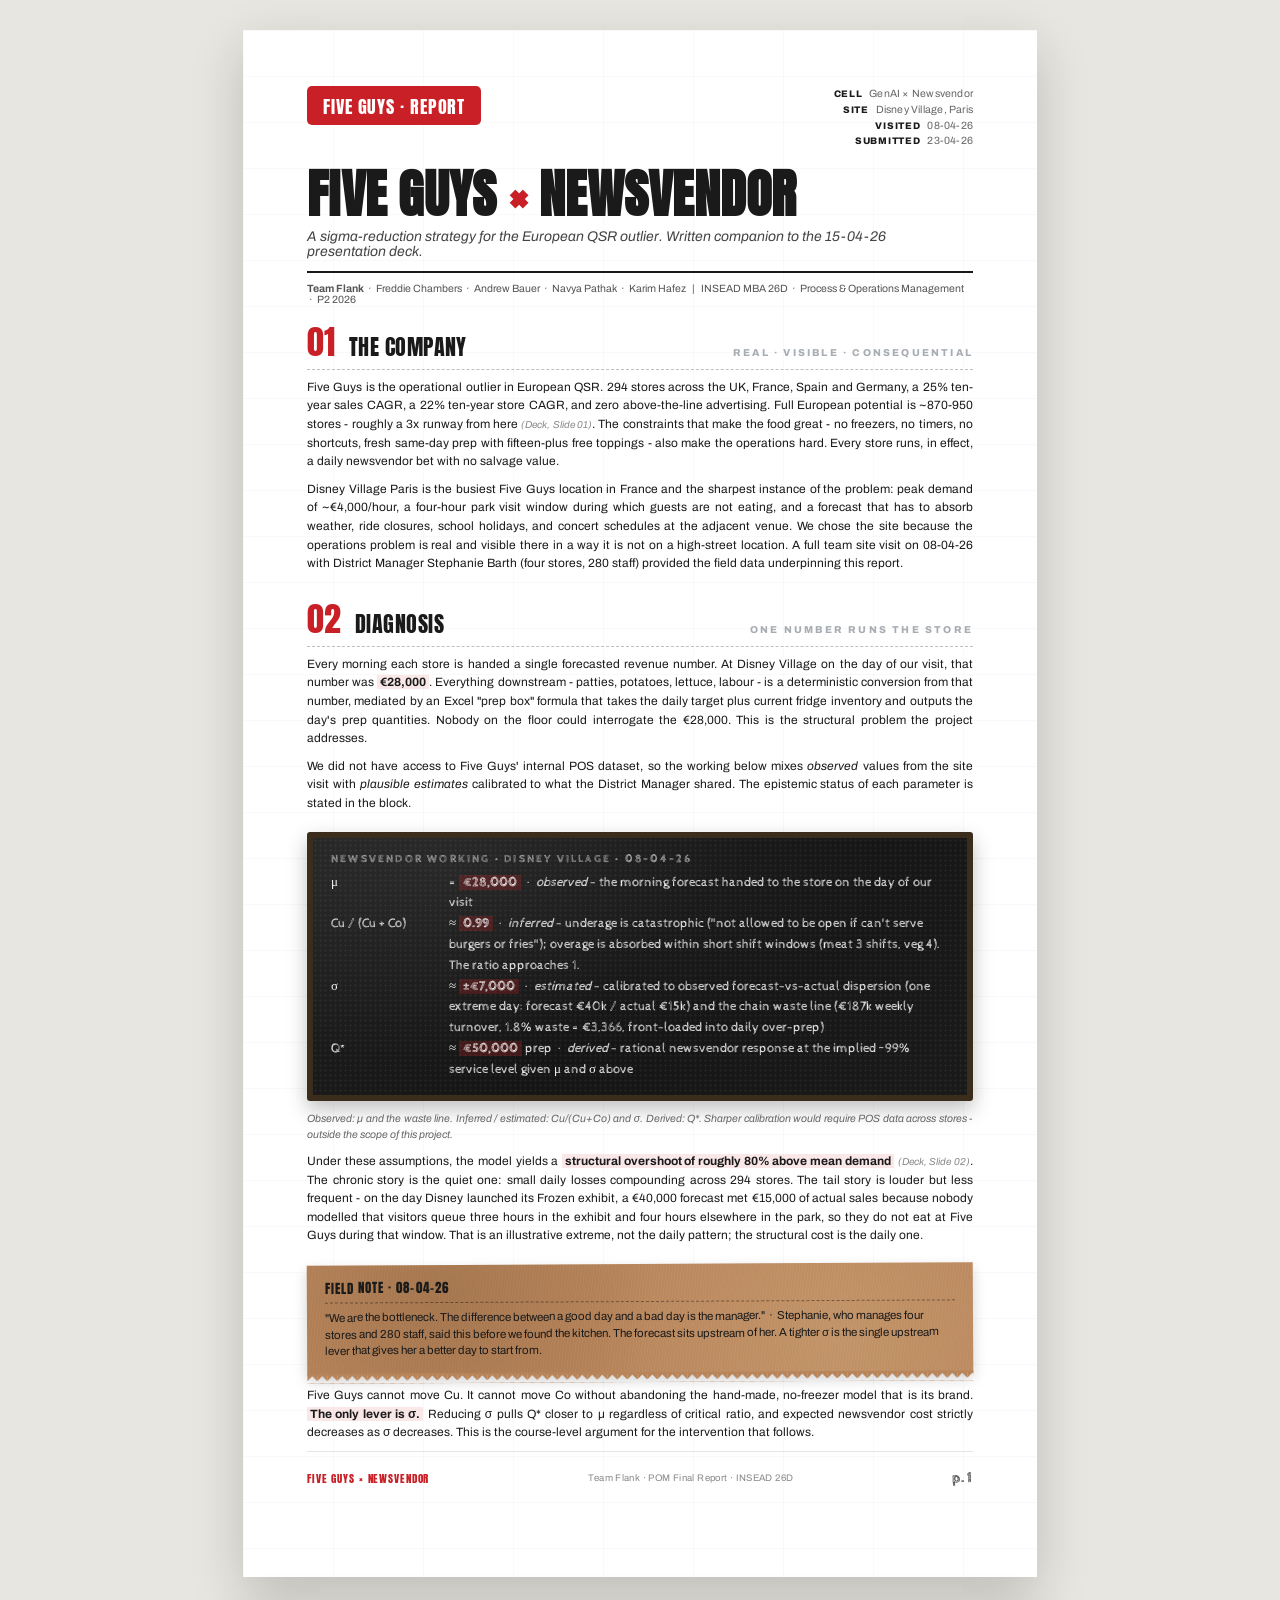
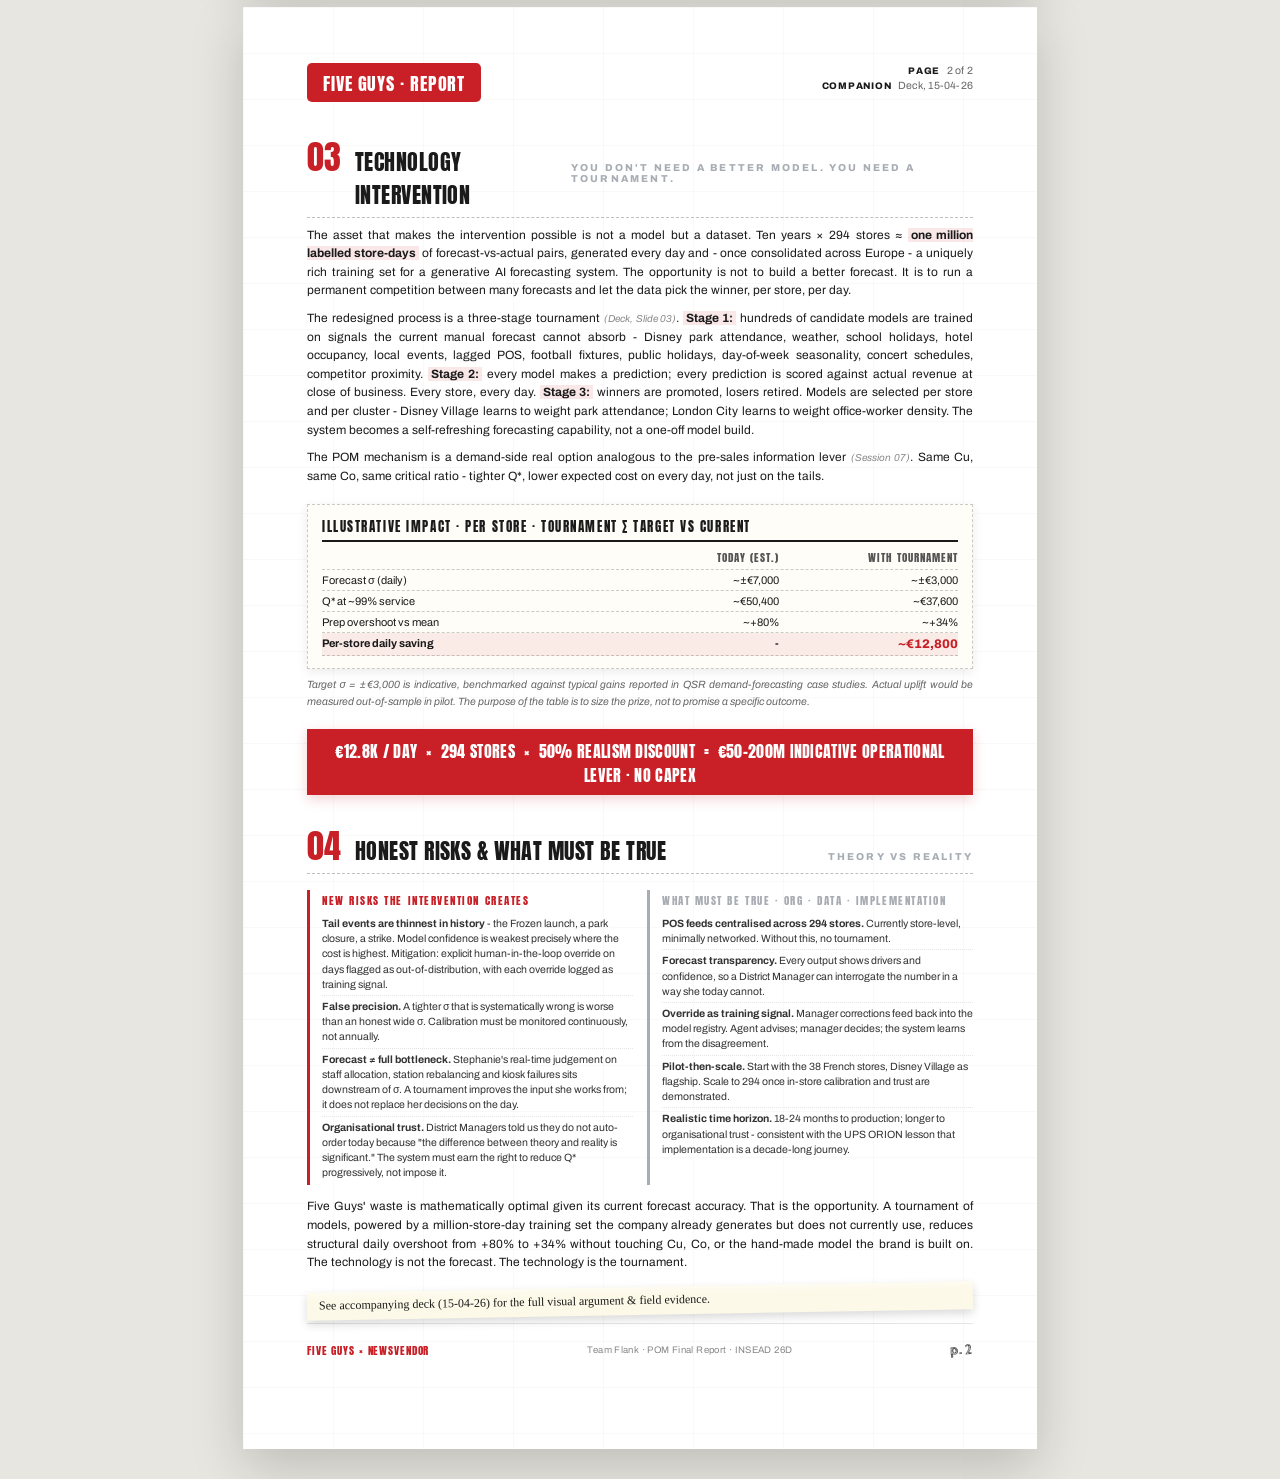
==== commit 059124a8: "fix: replace em-dashes with hyphens in report copy" ====
--- a/report.html
+++ b/report.html
@@ -2,7 +2,7 @@
 <html lang="en">
 <head>
 <meta charset="UTF-8">
-<title>Five Guys × Newsvendor — Written Report — INSEAD POM</title>
+<title>Five Guys × Newsvendor  -  Written Report  -  INSEAD POM</title>
 <link rel="preconnect" href="https://fonts.googleapis.com">
 <link rel="preconnect" href="https://fonts.gstatic.com" crossorigin>
 <link href="https://fonts.googleapis.com/css2?family=Anton&family=Archivo:ital,wght@0,400;0,600;0,800;1,400&family=Cabin+Sketch:wght@400;700&family=Permanent+Marker&display=swap" rel="stylesheet">
@@ -176,7 +176,7 @@
   color: #888;
 }
 
-/* Chalkboard working — inline version */
+/* Chalkboard working  -  inline version */
 .chalk-inline {
   background:
     radial-gradient(ellipse at 20% 10%, rgba(255,255,255,0.06), transparent 60%),
@@ -360,7 +360,7 @@
 }
 .twoup-block li:last-child { border-bottom: none; }
 
-/* Page footer — in normal flow so content never collides with it */
+/* Page footer  -  in normal flow so content never collides with it */
 .page { display: flex; flex-direction: column; }
 .page-foot {
   margin-top: auto;
@@ -405,7 +405,7 @@
   margin: 6px 0 8px;
 }
 
-/* Print — A4 portrait, exact colours */
+/* Print  -  A4 portrait, exact colours */
 @media print {
   html, body { background: #fff; }
   .page {
@@ -429,7 +429,7 @@
 <body>
 
 <!-- ============================================================
-     PAGE 1 — STEP 1 + STEP 2
+     PAGE 1  -  STEP 1 + STEP 2
      ============================================================ -->
 <section class="page">
   <header class="report-head">
@@ -459,7 +459,7 @@
   </div>
 
   <div class="report-body">
-    <p>Five Guys is the operational outlier in European QSR. 294 stores across the UK, France, Spain and Germany, a 25% ten-year sales CAGR, a 22% ten-year store CAGR, and zero above-the-line advertising. Full European potential is ~870-950 stores — roughly a 3x runway from here <span class="deck-ref">(Deck, Slide 01)</span>. The constraints that make the food great — no freezers, no timers, no shortcuts, fresh same-day prep with fifteen-plus free toppings — also make the operations hard. Every store runs, in effect, a daily newsvendor bet with no salvage value.</p>
+    <p>Five Guys is the operational outlier in European QSR. 294 stores across the UK, France, Spain and Germany, a 25% ten-year sales CAGR, a 22% ten-year store CAGR, and zero above-the-line advertising. Full European potential is ~870-950 stores  -  roughly a 3x runway from here <span class="deck-ref">(Deck, Slide 01)</span>. The constraints that make the food great  -  no freezers, no timers, no shortcuts, fresh same-day prep with fifteen-plus free toppings  -  also make the operations hard. Every store runs, in effect, a daily newsvendor bet with no salvage value.</p>
 
     <p>Disney Village Paris is the busiest Five Guys location in France and the sharpest instance of the problem: peak demand of ~€4,000/hour, a four-hour park visit window during which guests are not eating, and a forecast that has to absorb weather, ride closures, school holidays, and concert schedules at the adjacent venue. We chose the site because the operations problem is real and visible there in a way it is not on a high-street location. A full team site visit on 08-04-26 with District Manager Stephanie Barth (four stores, 280 staff) provided the field data underpinning this report.</p>
   </div>
@@ -472,25 +472,25 @@
   </div>
 
   <div class="report-body">
-    <p>Every morning each store is handed a single forecasted revenue number. At Disney Village on the day of our visit, that number was <strong>€28,000</strong>. Everything downstream — patties, potatoes, lettuce, labour — is a deterministic conversion from that number, mediated by an Excel "prep box" formula that takes the daily target plus current fridge inventory and outputs the day's prep quantities. Nobody on the floor could interrogate the €28,000. This is the structural problem the project addresses.</p>
+    <p>Every morning each store is handed a single forecasted revenue number. At Disney Village on the day of our visit, that number was <strong>€28,000</strong>. Everything downstream  -  patties, potatoes, lettuce, labour  -  is a deterministic conversion from that number, mediated by an Excel "prep box" formula that takes the daily target plus current fridge inventory and outputs the day's prep quantities. Nobody on the floor could interrogate the €28,000. This is the structural problem the project addresses.</p>
 
     <p>We did not have access to Five Guys' internal POS dataset, so the working below mixes <em>observed</em> values from the site visit with <em>plausible estimates</em> calibrated to what the District Manager shared. The epistemic status of each parameter is stated in the block.</p>
   </div>
 
   <div class="chalk-inline">
     <div class="chalk-label-inline">Newsvendor working · Disney Village · 08-04-26</div>
-    <div class="chalk-row"><span>μ</span><span>= <strong>€28,000</strong> &nbsp;·&nbsp; <em>observed</em> — the morning forecast handed to the store on the day of our visit</span></div>
-    <div class="chalk-row"><span>Cu / (Cu + Co)</span><span>≈ <strong>0.99</strong> &nbsp;·&nbsp; <em>inferred</em> — underage is catastrophic ("not allowed to be open if can't serve burgers or fries"); overage is absorbed within short shift windows (meat 3 shifts, veg 4). The ratio approaches 1.</span></div>
-    <div class="chalk-row"><span>σ</span><span>≈ <strong>±€7,000</strong> &nbsp;·&nbsp; <em>estimated</em> — calibrated to observed forecast-vs-actual dispersion (one extreme day: forecast €40k / actual €15k) and the chain waste line (€187k weekly turnover, 1.8% waste = €3,366, front-loaded into daily over-prep)</span></div>
-    <div class="chalk-row"><span>Q*</span><span>≈ <strong>€50,000</strong> prep &nbsp;·&nbsp; <em>derived</em> — rational newsvendor response at the implied ~99% service level given μ and σ above</span></div>
+    <div class="chalk-row"><span>μ</span><span>= <strong>€28,000</strong> &nbsp;·&nbsp; <em>observed</em>  -  the morning forecast handed to the store on the day of our visit</span></div>
+    <div class="chalk-row"><span>Cu / (Cu + Co)</span><span>≈ <strong>0.99</strong> &nbsp;·&nbsp; <em>inferred</em>  -  underage is catastrophic ("not allowed to be open if can't serve burgers or fries"); overage is absorbed within short shift windows (meat 3 shifts, veg 4). The ratio approaches 1.</span></div>
+    <div class="chalk-row"><span>σ</span><span>≈ <strong>±€7,000</strong> &nbsp;·&nbsp; <em>estimated</em>  -  calibrated to observed forecast-vs-actual dispersion (one extreme day: forecast €40k / actual €15k) and the chain waste line (€187k weekly turnover, 1.8% waste = €3,366, front-loaded into daily over-prep)</span></div>
+    <div class="chalk-row"><span>Q*</span><span>≈ <strong>€50,000</strong> prep &nbsp;·&nbsp; <em>derived</em>  -  rational newsvendor response at the implied ~99% service level given μ and σ above</span></div>
   </div>
 
   <div class="report-body">
-    <p style="font-size: 10.5px; color: #666; font-style: italic; margin-top: -2px;">Observed: μ and the waste line. Inferred / estimated: Cu/(Cu+Co) and σ. Derived: Q*. Sharper calibration would require POS data across stores — outside the scope of this project.</p>
+    <p style="font-size: 10.5px; color: #666; font-style: italic; margin-top: -2px;">Observed: μ and the waste line. Inferred / estimated: Cu/(Cu+Co) and σ. Derived: Q*. Sharper calibration would require POS data across stores  -  outside the scope of this project.</p>
   </div>
 
   <div class="report-body">
-    <p>Under these assumptions, the model yields a <strong>structural overshoot of roughly 80% above mean demand</strong> <span class="deck-ref">(Deck, Slide 02)</span>. The chronic story is the quiet one: small daily losses compounding across 294 stores. The tail story is louder but less frequent — on the day Disney launched its Frozen exhibit, a €40,000 forecast met €15,000 of actual sales because nobody modelled that visitors queue three hours in the exhibit and four hours elsewhere in the park, so they do not eat at Five Guys during that window. That is an illustrative extreme, not the daily pattern; the structural cost is the daily one.</p>
+    <p>Under these assumptions, the model yields a <strong>structural overshoot of roughly 80% above mean demand</strong> <span class="deck-ref">(Deck, Slide 02)</span>. The chronic story is the quiet one: small daily losses compounding across 294 stores. The tail story is louder but less frequent  -  on the day Disney launched its Frozen exhibit, a €40,000 forecast met €15,000 of actual sales because nobody modelled that visitors queue three hours in the exhibit and four hours elsewhere in the park, so they do not eat at Five Guys during that window. That is an illustrative extreme, not the daily pattern; the structural cost is the daily one.</p>
   </div>
 
   <div class="kraft-quote">
@@ -511,7 +511,7 @@
 
 
 <!-- ============================================================
-     PAGE 2 — STEP 3 + RISKS
+     PAGE 2  -  STEP 3 + RISKS
      ============================================================ -->
 <section class="page">
   <header class="report-head">
@@ -532,11 +532,11 @@
   </div>
 
   <div class="report-body">
-    <p>The asset that makes the intervention possible is not a model but a dataset. Ten years × 294 stores ≈ <strong>one million labelled store-days</strong> of forecast-vs-actual pairs, generated every day and — once consolidated across Europe — a uniquely rich training set for a generative AI forecasting system. The opportunity is not to build a better forecast. It is to run a permanent competition between many forecasts and let the data pick the winner, per store, per day.</p>
-
-    <p>The redesigned process is a three-stage tournament <span class="deck-ref">(Deck, Slide 03)</span>. <strong>Stage 1:</strong> hundreds of candidate models are trained on signals the current manual forecast cannot absorb — Disney park attendance, weather, school holidays, hotel occupancy, local events, lagged POS, football fixtures, public holidays, day-of-week seasonality, concert schedules, competitor proximity. <strong>Stage 2:</strong> every model makes a prediction; every prediction is scored against actual revenue at close of business. Every store, every day. <strong>Stage 3:</strong> winners are promoted, losers retired. Models are selected per store and per cluster — Disney Village learns to weight park attendance; London City learns to weight office-worker density. The system becomes a self-refreshing forecasting capability, not a one-off model build.</p>
-
-    <p>The POM mechanism is a demand-side real option analogous to the pre-sales information lever <span class="deck-ref">(Session 07)</span>. Same Cu, same Co, same critical ratio — tighter Q*, lower expected cost on every day, not just on the tails.</p>
+    <p>The asset that makes the intervention possible is not a model but a dataset. Ten years × 294 stores ≈ <strong>one million labelled store-days</strong> of forecast-vs-actual pairs, generated every day and  -  once consolidated across Europe  -  a uniquely rich training set for a generative AI forecasting system. The opportunity is not to build a better forecast. It is to run a permanent competition between many forecasts and let the data pick the winner, per store, per day.</p>
+
+    <p>The redesigned process is a three-stage tournament <span class="deck-ref">(Deck, Slide 03)</span>. <strong>Stage 1:</strong> hundreds of candidate models are trained on signals the current manual forecast cannot absorb  -  Disney park attendance, weather, school holidays, hotel occupancy, local events, lagged POS, football fixtures, public holidays, day-of-week seasonality, concert schedules, competitor proximity. <strong>Stage 2:</strong> every model makes a prediction; every prediction is scored against actual revenue at close of business. Every store, every day. <strong>Stage 3:</strong> winners are promoted, losers retired. Models are selected per store and per cluster  -  Disney Village learns to weight park attendance; London City learns to weight office-worker density. The system becomes a self-refreshing forecasting capability, not a one-off model build.</p>
+
+    <p>The POM mechanism is a demand-side real option analogous to the pre-sales information lever <span class="deck-ref">(Session 07)</span>. Same Cu, same Co, same critical ratio  -  tighter Q*, lower expected cost on every day, not just on the tails.</p>
   </div>
 
   <div class="report-impact">
@@ -545,7 +545,7 @@
     <div class="ri-row"><span>Forecast σ (daily)</span><span>~±€7,000</span><span>~±€3,000</span></div>
     <div class="ri-row"><span>Q* at ~99% service</span><span>~€50,400</span><span>~€37,600</span></div>
     <div class="ri-row"><span>Prep overshoot vs mean</span><span>~+80%</span><span>~+34%</span></div>
-    <div class="ri-row ri-emph"><span>Per-store daily saving</span><span>—</span><span>~€12,800</span></div>
+    <div class="ri-row ri-emph"><span>Per-store daily saving</span><span> - </span><span>~€12,800</span></div>
   </div>
 
   <div class="report-body">
@@ -556,7 +556,7 @@
     €12.8K / DAY &nbsp;×&nbsp; 294 STORES &nbsp;×&nbsp; 50% REALISM DISCOUNT &nbsp;=&nbsp; €50-200M INDICATIVE OPERATIONAL LEVER · NO CAPEX
   </div>
 
-  <!-- STEP 3B — RISKS -->
+  <!-- STEP 3B  -  RISKS -->
   <div class="step-header">
     <div class="step-number">04</div>
     <div class="step-title">Honest Risks &amp; What Must Be True</div>
@@ -567,7 +567,7 @@
     <div class="twoup-block emph">
       <div class="twoup-label">New risks the intervention creates</div>
       <ul>
-        <li><strong>Tail events are thinnest in history</strong> — the Frozen launch, a park closure, a strike. Model confidence is weakest precisely where the cost is highest. Mitigation: explicit human-in-the-loop override on days flagged as out-of-distribution, with each override logged as training signal.</li>
+        <li><strong>Tail events are thinnest in history</strong>  -  the Frozen launch, a park closure, a strike. Model confidence is weakest precisely where the cost is highest. Mitigation: explicit human-in-the-loop override on days flagged as out-of-distribution, with each override logged as training signal.</li>
         <li><strong>False precision.</strong> A tighter σ that is systematically wrong is worse than an honest wide σ. Calibration must be monitored continuously, not annually.</li>
         <li><strong>Forecast ≠ full bottleneck.</strong> Stephanie's real-time judgement on staff allocation, station rebalancing and kiosk failures sits downstream of σ. A tournament improves the input she works from; it does not replace her decisions on the day.</li>
         <li><strong>Organisational trust.</strong> District Managers told us they do not auto-order today because "the difference between theory and reality is significant." The system must earn the right to reduce Q* progressively, not impose it.</li>
@@ -581,7 +581,7 @@
         <li><strong>Forecast transparency.</strong> Every output shows drivers and confidence, so a District Manager can interrogate the number in a way she today cannot.</li>
         <li><strong>Override as training signal.</strong> Manager corrections feed back into the model registry. Agent advises; manager decides; the system learns from the disagreement.</li>
         <li><strong>Pilot-then-scale.</strong> Start with the 38 French stores, Disney Village as flagship. Scale to 294 once in-store calibration and trust are demonstrated.</li>
-        <li><strong>Realistic time horizon.</strong> 18-24 months to production; longer to organisational trust — consistent with the UPS ORION lesson that implementation is a decade-long journey.</li>
+        <li><strong>Realistic time horizon.</strong> 18-24 months to production; longer to organisational trust  -  consistent with the UPS ORION lesson that implementation is a decade-long journey.</li>
       </ul>
     </div>
   </div>
